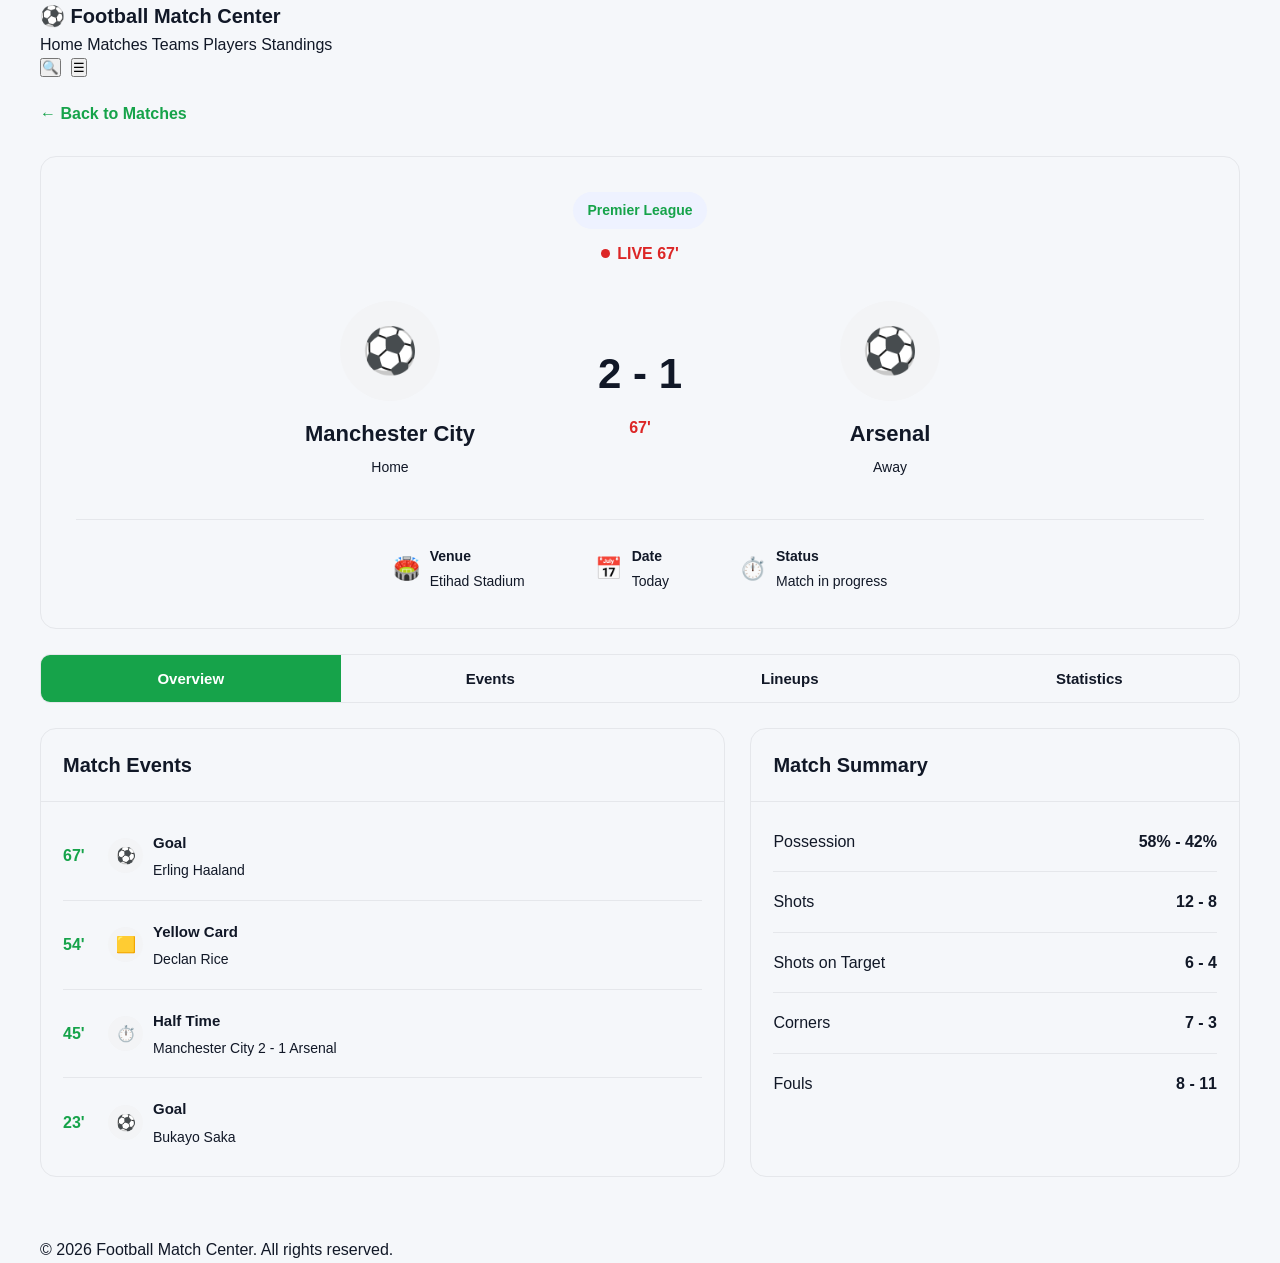
==== frontend/pages/match-details.html @ be89f526 "feat: add match details interface" ====
<!DOCTYPE html>
<html lang="en">
<head>
    <meta charset="UTF-8">
    <meta name="viewport" content="width=device-width, initial-scale=1.0">

    <title>Match Details | Football Match Center</title>

    <link rel="stylesheet" href="../css/variables.css">
    <link rel="stylesheet" href="../css/main.css">
    <link rel="stylesheet" href="../css/responsive.css">
</head>

<body>

    <!-- ================= HEADER ================= -->

    <header class="navbar">

        <div class="container navbar-content">

            <a href="../index.html" class="logo">
                ⚽ Football Match Center
            </a>

            <nav class="nav-links">
                <a href="../index.html">Home</a>
                <a href="../index.html#liveMatches">Matches</a>
                <a href="#">Teams</a>
                <a href="#">Players</a>
                <a href="#">Standings</a>
            </nav>

            <div class="header-actions">
                <button class="icon-button" id="searchButton">
                    🔍
                </button>

                <button class="mobile-menu-button" id="mobileMenuButton">
                    ☰
                </button>
            </div>

        </div>

    </header>


    <!-- ================= MATCH DETAILS ================= -->

    <main>

        <!-- Breadcrumb -->

        <section class="breadcrumb-section">

            <div class="container">

                <a href="../index.html">
                    ← Back to Matches
                </a>

            </div>

        </section>


        <!-- Match Header -->

        <section class="match-details-section">

            <div class="container">

                <div class="match-details-card">

                    <!-- Competition -->

                    <div class="match-competition">
                        <span>Premier League</span>
                    </div>


                    <!-- Status -->

                    <div class="match-status">
                        <span class="live-dot"></span>
                        LIVE 67'
                    </div>


                    <!-- Teams and Score -->

                    <div class="match-teams-large">

                        <!-- Home Team -->

                        <div class="large-team">

                            <div class="large-team-logo">
                                ⚽
                            </div>

                            <h2>Manchester City</h2>

                            <p>Home</p>

                        </div>


                        <!-- Score -->

                        <div class="large-score">

                            <div class="score-number">
                                2 - 1
                            </div>

                            <span>67'</span>

                        </div>


                        <!-- Away Team -->

                        <div class="large-team">

                            <div class="large-team-logo">
                                ⚽
                            </div>

                            <h2>Arsenal</h2>

                            <p>Away</p>

                        </div>

                    </div>


                    <!-- Match Information -->

                    <div class="match-information">

                        <div>
                            <span>🏟️</span>
                            <p>
                                <strong>Venue</strong>
                                Etihad Stadium
                            </p>
                        </div>

                        <div>
                            <span>📅</span>
                            <p>
                                <strong>Date</strong>
                                Today
                            </p>
                        </div>

                        <div>
                            <span>⏱️</span>
                            <p>
                                <strong>Status</strong>
                                Match in progress
                            </p>
                        </div>

                    </div>

                </div>


                <!-- ================= MATCH TABS ================= -->

                <div class="match-tabs">

                    <button class="match-tab active">
                        Overview
                    </button>

                    <button class="match-tab">
                        Events
                    </button>

                    <button class="match-tab">
                        Lineups
                    </button>

                    <button class="match-tab">
                        Statistics
                    </button>

                </div>


                <!-- ================= MATCH CONTENT ================= -->

                <div class="match-content-grid">


                    <!-- Match Events -->

                    <section class="details-panel">

                        <div class="panel-header">

                            <h2>Match Events</h2>

                        </div>


                        <div class="events-timeline">


                            <!-- Goal -->

                            <div class="event-item">

                                <div class="event-minute">
                                    67'
                                </div>

                                <div class="event-icon">
                                    ⚽
                                </div>

                                <div class="event-description">

                                    <strong>Goal</strong>

                                    <p>
                                        Erling Haaland
                                    </p>

                                </div>

                            </div>


                            <!-- Yellow Card -->

                            <div class="event-item">

                                <div class="event-minute">
                                    54'
                                </div>

                                <div class="event-icon">
                                    🟨
                                </div>

                                <div class="event-description">

                                    <strong>Yellow Card</strong>

                                    <p>
                                        Declan Rice
                                    </p>

                                </div>

                            </div>


                            <!-- Half Time -->

                            <div class="event-item">

                                <div class="event-minute">
                                    45'
                                </div>

                                <div class="event-icon">
                                    ⏱️
                                </div>

                                <div class="event-description">

                                    <strong>Half Time</strong>

                                    <p>
                                        Manchester City 2 - 1 Arsenal
                                    </p>

                                </div>

                            </div>


                            <!-- Goal -->

                            <div class="event-item">

                                <div class="event-minute">
                                    23'
                                </div>

                                <div class="event-icon">
                                    ⚽
                                </div>

                                <div class="event-description">

                                    <strong>Goal</strong>

                                    <p>
                                        Bukayo Saka
                                    </p>

                                </div>

                            </div>


                        </div>

                    </section>


                    <!-- Match Summary -->

                    <section class="details-panel">

                        <div class="panel-header">

                            <h2>Match Summary</h2>

                        </div>

                        <div class="summary-list">

                            <div>
                                <span>Possession</span>
                                <strong>58% - 42%</strong>
                            </div>

                            <div>
                                <span>Shots</span>
                                <strong>12 - 8</strong>
                            </div>

                            <div>
                                <span>Shots on Target</span>
                                <strong>6 - 4</strong>
                            </div>

                            <div>
                                <span>Corners</span>
                                <strong>7 - 3</strong>
                            </div>

                            <div>
                                <span>Fouls</span>
                                <strong>8 - 11</strong>
                            </div>

                        </div>

                    </section>

                </div>

            </div>

        </section>

    </main>


    <!-- ================= FOOTER ================= -->

    <footer class="footer">

        <div class="container">

            <p>
                © 2026 Football Match Center. All rights reserved.
            </p>

        </div>

    </footer>


</body>
</html>
---- frontend/css/variables.css ----
:root {

    /* ================= COLORS ================= */

    --primary: #16a34a;
    --primary-dark: #15803d;

    --background: #f5f7fa;
    --surface: #ffffff;

    --text-primary: #111827;
    --text-secondary: #6b7280;

    --border: #e5e7eb;

    --live: #dc2626;
    --success: #16a34a;
    --warning: #f59e0b;


    /* ================= SPACING ================= */

    --space-xs: 4px;
    --space-sm: 8px;
    --space-md: 16px;
    --space-lg: 24px;
    --space-xl: 40px;
    --space-xxl: 64px;


    /* ================= BORDER ================= */

    --radius-sm: 6px;
    --radius-md: 10px;
    --radius-lg: 16px;


    /* ================= SHADOW ================= */

    --shadow-sm:
        0 2px 6px rgba(0, 0, 0, 0.05);

    --shadow-md:
        0 8px 24px rgba(0, 0, 0, 0.08);


    /* ================= CONTAINER ================= */

    --container-width: 1200px;

}
---- frontend/css/main.css ----
/* ==================================================
   RESET
================================================== */

* {
    margin: 0;
    padding: 0;
    box-sizing: border-box;
}


html {
    scroll-behavior: smooth;
}


body {
    font-family:
        Arial,
        Helvetica,
        sans-serif;

    background: var(--background);

    color: var(--text-primary);

    line-height: 1.6;
}


/* ==================================================
   GENERAL
================================================== */

a {
    text-decoration: none;
    color: inherit;
}


button {
    font-family: inherit;
    cursor: pointer;
}


.container {
    width: min(
        100% - 32px,
        var(--container-width)
    );

    margin: 0 auto;
}


/* ==================================================
   HEADER
================================================== */

.site-header {
    background: var(--surface);

    border-bottom:
        1px solid var(--border);

    position: sticky;

    top: 0;

    z-index: 1000;
}


.navbar {
    min-height: 72px;

    display: flex;

    align-items: center;

    justify-content: space-between;

    gap: 24px;
}



/* LOGO */

.logo {
    display: flex;

    align-items: center;

    gap: 10px;

    font-size: 20px;

    font-weight: 700;

    white-space: nowrap;
}


.logo-icon {
    font-size: 26px;
}


/* NAVIGATION */

.main-nav {
    display: flex;

    align-items: center;

    gap: 24px;
}


.nav-link {
    color: var(--text-secondary);

    font-size: 14px;

    font-weight: 600;

    transition: 0.2s ease;
}


.nav-link:hover,
.nav-link.active {
    color: var(--primary);
}


/* HEADER ACTIONS */

.header-actions {
    display: flex;

    align-items: center;

    gap: 10px;
}


.search-button,
.menu-button {
    border: none;

    background: transparent;

    font-size: 20px;

    padding: 8px;
}


.menu-button {
    display: none;
}


/* ==================================================
   HERO
================================================== */

.hero {
    background:
        linear-gradient(
            135deg,
            #111827,
            #1f2937
        );

    color: white;

    padding:
        90px 0;
}


.hero-content {
    display: flex;

    align-items: center;
}


.hero-text {
    max-width: 650px;
}


.hero-label,
.section-label {
    display: inline-block;

    color: var(--primary);

    font-size: 12px;

    font-weight: 700;

    letter-spacing: 1px;

    margin-bottom: 10px;
}


.hero h1 {
    font-size: clamp(40px, 6vw, 64px);

    line-height: 1.1;

    margin-bottom: 20px;
}


.hero p {
    color: #d1d5db;

    font-size: 18px;

    max-width: 580px;

    margin-bottom: 30px;
}


.hero-buttons {
    display: flex;

    gap: 12px;

    flex-wrap: wrap;
}


/* ==================================================
   BUTTONS
================================================== */

.btn {
    display: inline-flex;

    align-items: center;

    justify-content: center;

    padding:
        12px 20px;

    border-radius:
        var(--radius-md);

    font-size: 14px;

    font-weight: 700;

    transition:
        transform 0.2s ease,
        background 0.2s ease;
}


.btn:hover {
    transform: translateY(-2px);
}


.btn-primary {
    background: var(--primary);

    color: white;
}


.btn-primary:hover {
    background: var(--primary-dark);
}


.btn-secondary {
    background: white;

    color: var(--text-primary);
}


/* ==================================================
   SECTIONS
================================================== */

.section {
    padding:
        var(--space-xxl) 0;
}


.section-alt {
    background: #eef2f7;
}


.section-header {
    display: flex;

    justify-content: space-between;

    align-items: flex-end;

    margin-bottom: 24px;
}


.section-header h2 {
    font-size: 28px;

    line-height: 1.2;
}


.view-all {
    color: var(--primary);

    font-size: 14px;

    font-weight: 700;
}


/* ==================================================
   MATCH GRID
================================================== */

.match-grid {
    display: grid;

    grid-template-columns:
        repeat(3, 1fr);

    gap: 20px;
}


/* MATCH CARD */

.match-card {
    background: var(--surface);

    border:
        1px solid var(--border);

    border-radius:
        var(--radius-lg);

    padding: 22px;

    box-shadow:
        var(--shadow-sm);

    transition:
        transform 0.2s ease,
        box-shadow 0.2s ease;
}


.match-card:hover {
    transform: translateY(-4px);

    box-shadow:
        var(--shadow-md);
}


.match-header {
    display: flex;

    align-items: center;

    justify-content: space-between;

    margin-bottom: 20px;
}


.competition {
    color: var(--text-secondary);

    font-size: 12px;

    font-weight: 600;
}


.live-badge {
    background: #fee2e2;

    color: var(--live);

    padding:
        4px 8px;

    border-radius: 20px;

    font-size: 11px;

    font-weight: 700;
}


.match-teams {
    display: grid;

    grid-template-columns:
        1fr auto 1fr;

    align-items: center;

    gap: 15px;

    text-align: center;
}


.team {
    display: flex;

    flex-direction: column;

    align-items: center;

    gap: 8px;
}


.team-logo {
    width: 54px;

    height: 54px;

    border-radius: 50%;

    background: #f3f4f6;

    display: flex;

    align-items: center;

    justify-content: center;

    font-size: 28px;
}


.team-name {
    font-size: 13px;

    font-weight: 700;
}


.score {
    font-size: 28px;

    font-weight: 800;
}


.match-time {
    color: var(--text-secondary);

    font-size: 12px;
}


.match-footer {
    border-top:
        1px solid var(--border);

    margin-top: 20px;

    padding-top: 15px;

    color: var(--text-secondary);

    font-size: 12px;

    text-align: center;
}


/* ==================================================
   STANDINGS
================================================== */

.table-container {
    background: var(--surface);

    border:
        1px solid var(--border);

    border-radius:
        var(--radius-lg);

    overflow-x: auto;

    box-shadow:
        var(--shadow-sm);
}


.standings-table {
    width: 100%;

    border-collapse: collapse;

    min-width: 650px;
}


.standings-table th,
.standings-table td {
    padding:
        15px 18px;

    text-align: center;

    border-bottom:
        1px solid var(--border);

    font-size: 14px;
}


.standings-table th {
    background: #f9fafb;

    color: var(--text-secondary);

    font-size: 11px;

    letter-spacing: 0.5px;
}


.standings-table td:nth-child(2) {
    text-align: left;

    font-weight: 700;
}


.standings-table tr:last-child td {
    border-bottom: none;
}


/* ==================================================
   PLAYERS
================================================== */

.player-grid {
    display: grid;

    grid-template-columns:
        repeat(4, 1fr);

    gap: 20px;
}


.player-card {
    background: var(--surface);

    border:
        1px solid var(--border);

    border-radius:
        var(--radius-lg);

    padding: 20px;

    text-align: center;

    box-shadow:
        var(--shadow-sm);
}


.player-photo {
    width: 90px;

    height: 90px;

    border-radius: 50%;

    margin: 0 auto 15px;

    background: #e5e7eb;

    display: flex;

    align-items: center;

    justify-content: center;

    font-size: 40px;
}


.player-name {
    font-weight: 700;

    margin-bottom: 4px;
}


.player-position {
    color: var(--text-secondary);

    font-size: 12px;

    margin-bottom: 15px;
}


.player-stats {
    display: flex;

    justify-content: space-around;

    border-top:
        1px solid var(--border);

    padding-top: 12px;
}


.player-stat strong {
    display: block;

    font-size: 18px;
}


.player-stat span {
    color: var(--text-secondary);

    font-size: 10px;
}


/* ==================================================
   FOOTER
================================================== */

.site-footer {
    background: #111827;

    color: white;

    padding-top: 50px;
}


.footer-content {
    display: flex;

    justify-content: space-between;

    gap: 40px;

    padding-bottom: 40px;
}


.footer-logo {
    margin-bottom: 12px;
}


.footer-content p {
    color: #9ca3af;

    max-width: 400px;
}


.footer-links {
    display: flex;

    gap: 20px;

    color: #d1d5db;

    font-size: 14px;
}


.copyright {
    border-top:
        1px solid #374151;

    padding:
        20px 0;

    color: #9ca3af;

    font-size: 12px;
}
.team-logo {
    width: 54px;
    height: 54px;
    border-radius: 50%;
    background: #f3f4f6;

    display: flex;
    align-items: center;
    justify-content: center;

    overflow: hidden;
}

.team-logo-image {
    width: 80%;
    height: 80%;
    object-fit: contain;
}

.team-logo-fallback {
    width: 100%;
    height: 100%;

    align-items: center;
    justify-content: center;

    font-size: 24px;
}
.match-card-clickable {
    cursor: pointer;
}

.match-card-clickable:hover {
    transform: translateY(-5px);
}

.search-box {
    display: none;
}

.search-box.active {
    display: block;
}

.search-box input {
    width: 220px;

    padding: 10px 12px;

    border:
        1px solid var(--border);

    border-radius:
        var(--radius-md);

    outline: none;
}

.search-box input:focus {
    border-color:
        var(--primary);
}


/* =========================================
   MATCH DETAILS PAGE
========================================= */

.breadcrumb-section {
    padding: 24px 0 10px;
}

.breadcrumb-section a {
    color: var(--primary);
    font-weight: 600;
    text-decoration: none;
}

.match-details-section {
    padding: 20px 0 60px;
}


/* =========================================
   MATCH DETAILS CARD
========================================= */

.match-details-card {
    background: var(--white);
    border: 1px solid var(--border);
    border-radius: var(--radius-lg);
    padding: 35px;
    box-shadow: var(--shadow);
    text-align: center;
}

.match-competition {
    margin-bottom: 12px;
}

.match-competition span {
    display: inline-block;
    background: #eef2ff;
    color: var(--primary);
    padding: 7px 14px;
    border-radius: 20px;
    font-size: 14px;
    font-weight: 600;
}

.match-status {
    display: flex;
    justify-content: center;
    align-items: center;
    gap: 7px;
    color: #dc2626;
    font-weight: 700;
    margin-bottom: 35px;
}

.live-dot {
    width: 9px;
    height: 9px;
    background: #dc2626;
    border-radius: 50%;
    display: inline-block;
}


/* =========================================
   TEAMS + SCORE
========================================= */

.match-teams-large {
    display: flex;
    align-items: center;
    justify-content: center;
    gap: 80px;
}

.large-team {
    width: 200px;
}

.large-team-logo {
    width: 100px;
    height: 100px;
    margin: 0 auto 15px;

    border-radius: 50%;
    background: #f3f4f6;

    display: flex;
    align-items: center;
    justify-content: center;

    font-size: 45px;
}

.large-team h2 {
    font-size: 22px;
    margin-bottom: 5px;
}

.large-team p {
    color: var(--text-muted);
    font-size: 14px;
}

.large-score {
    min-width: 140px;
}

.score-number {
    font-size: 42px;
    font-weight: 800;
    margin-bottom: 8px;
}

.large-score span {
    color: #dc2626;
    font-weight: 700;
}


/* =========================================
   MATCH INFORMATION
========================================= */

.match-information {
    margin-top: 40px;
    padding-top: 25px;
    border-top: 1px solid var(--border);

    display: flex;
    justify-content: center;
    gap: 70px;
}

.match-information > div {
    display: flex;
    align-items: center;
    gap: 10px;
}

.match-information > div > span {
    font-size: 22px;
}

.match-information p {
    text-align: left;
    margin: 0;
    color: var(--text-muted);
    font-size: 14px;
}

.match-information strong {
    display: block;
    color: var(--text);
    margin-bottom: 3px;
}


/* =========================================
   MATCH TABS
========================================= */

.match-tabs {
    margin-top: 25px;

    display: flex;
    justify-content: center;

    background: var(--white);
    border: 1px solid var(--border);
    border-radius: var(--radius-md);

    overflow: hidden;
}

.match-tab {
    flex: 1;
    padding: 15px 20px;

    border: none;
    background: transparent;

    font-size: 15px;
    font-weight: 600;

    color: var(--text-muted);
    cursor: pointer;
}

.match-tab:hover {
    background: #f8fafc;
    color: var(--primary);
}

.match-tab.active {
    background: var(--primary);
    color: white;
}


/* =========================================
   CONTENT GRID
========================================= */

.match-content-grid {
    margin-top: 25px;

    display: grid;
    grid-template-columns: 1.4fr 1fr;
    gap: 25px;
}

.details-panel {
    background: var(--white);
    border: 1px solid var(--border);
    border-radius: var(--radius-lg);
    overflow: hidden;
}

.panel-header {
    padding: 20px 22px;
    border-bottom: 1px solid var(--border);
}

.panel-header h2 {
    font-size: 20px;
}


/* =========================================
   EVENTS TIMELINE
========================================= */

.events-timeline {
    padding: 10px 22px;
}

.event-item {
    display: grid;
    grid-template-columns: 45px 45px 1fr;
    align-items: center;

    padding: 18px 0;

    border-bottom: 1px solid var(--border);
}

.event-item:last-child {
    border-bottom: none;
}

.event-minute {
    font-weight: 700;
    color: var(--primary);
}

.event-icon {
    width: 35px;
    height: 35px;

    border-radius: 50%;
    background: #f3f4f6;

    display: flex;
    align-items: center;
    justify-content: center;
}

.event-description strong {
    font-size: 15px;
}

.event-description p {
    margin-top: 4px;
    color: var(--text-muted);
    font-size: 14px;
}


/* =========================================
   MATCH SUMMARY
========================================= */

.summary-list {
    padding: 10px 22px;
}

.summary-list > div {
    display: flex;
    justify-content: space-between;

    padding: 17px 0;

    border-bottom: 1px solid var(--border);
}

.summary-list > div:last-child {
    border-bottom: none;
}

.summary-list span {
    color: var(--text-muted);
}

.summary-list strong {
    color: var(--text);
}
---- frontend/css/responsive.css ----
/* ==================================================
   TABLET
================================================== */

@media (max-width: 900px) {

    .main-nav {
        display: none;
    }

    .menu-button {
        display: block;
    }

    .match-grid {
        grid-template-columns:
            repeat(2, 1fr);
    }

    .player-grid {
        grid-template-columns:
            repeat(2, 1fr);
    }

}


/* ==================================================
   MOBILE
================================================== */

@media (max-width: 600px) {

    .container {
        width: min(
            100% - 24px,
            var(--container-width)
        );
    }


    .navbar {
        min-height: 64px;
    }


    .logo {
        font-size: 16px;
    }


    .logo-icon {
        font-size: 22px;
    }


    .hero {
        padding: 60px 0;
    }


    .hero h1 {
        font-size: 40px;
    }


    .hero p {
        font-size: 16px;
    }


    .section {
        padding: 45px 0;
    }


    .section-header {
        align-items: flex-start;

        gap: 15px;
    }


    .section-header h2 {
        font-size: 23px;
    }


    .match-grid {
        grid-template-columns: 1fr;
    }


    .player-grid {
        grid-template-columns: 1fr;
    }


    .footer-content {
        flex-direction: column;
    }


    .footer-links {
        flex-wrap: wrap;
    }

}
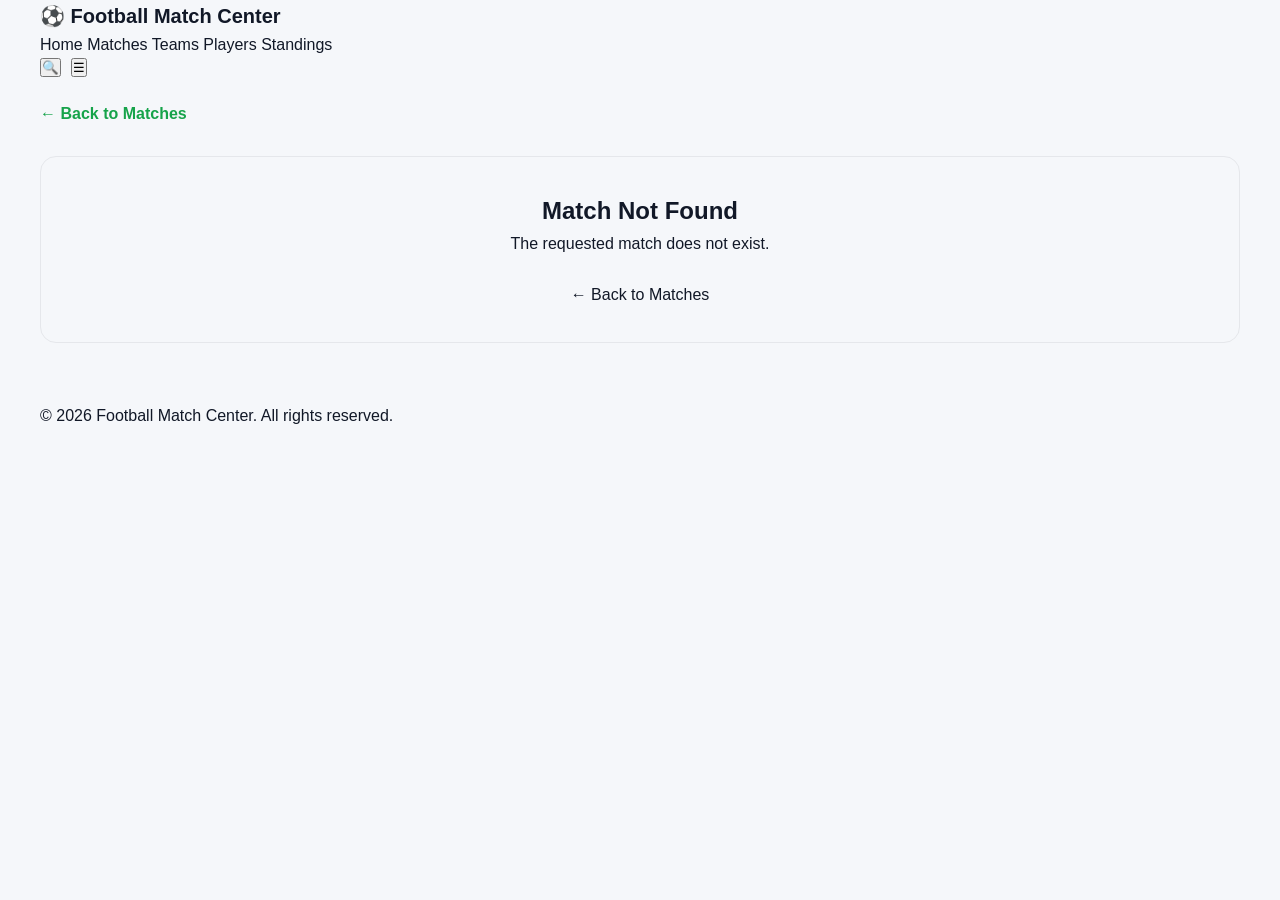
==== commit 64651d7d: "feat: make match details dynamic" ====
--- a/frontend/pages/match-details.html
+++ b/frontend/pages/match-details.html
@@ -381,6 +381,6 @@
 
     </footer>
 
-
+<script src="../js/match-details.js"></script>
 </body>
 </html>
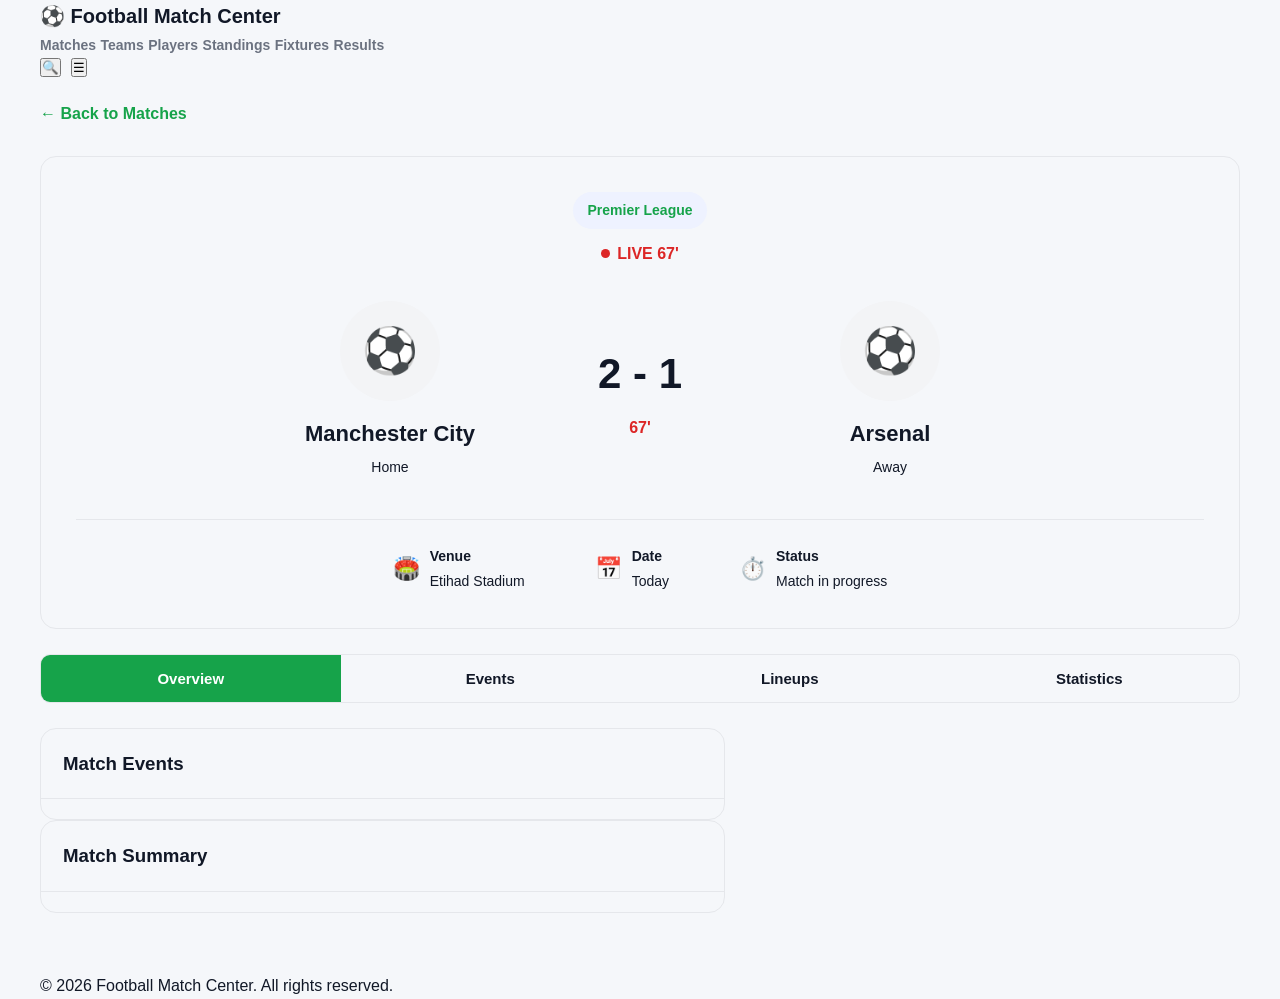
==== commit abd55598: "fix: update match details navigation" ====
--- a/frontend/pages/match-details.html
+++ b/frontend/pages/match-details.html
@@ -23,13 +23,12 @@
                 ⚽ Football Match Center
             </a>
 
-            <nav class="nav-links">
-                <a href="../index.html">Home</a>
-                <a href="../index.html#liveMatches">Matches</a>
-                <a href="#">Teams</a>
-                <a href="#">Players</a>
-                <a href="#">Standings</a>
-            </nav>
+            <a href="matches.html" class="nav-link">Matches</a>
+<a href="teams.html" class="nav-link">Teams</a>
+<a href="players.html" class="nav-link">Players</a>
+<a href="standings.html" class="nav-link">Standings</a>
+<a href="fixtures.html" class="nav-link">Fixtures</a>
+<a href="results.html" class="nav-link">Results</a>
 
             <div class="header-actions">
                 <button class="icon-button" id="searchButton">
@@ -56,9 +55,7 @@
 
             <div class="container">
 
-                <a href="../index.html">
-                    ← Back to Matches
-                </a>
+                <a href="matches.html">← Back to Matches</a>
 
             </div>
 
@@ -195,172 +192,99 @@
 
                 <!-- ================= MATCH CONTENT ================= -->
 
-                <div class="match-content-grid">
-
-
-                    <!-- Match Events -->
-
-                    <section class="details-panel">
-
-                        <div class="panel-header">
-
-                            <h2>Match Events</h2>
-
-                        </div>
-
-
-                        <div class="events-timeline">
-
-
-                            <!-- Goal -->
-
-                            <div class="event-item">
-
-                                <div class="event-minute">
-                                    67'
-                                </div>
-
-                                <div class="event-icon">
-                                    ⚽
-                                </div>
-
-                                <div class="event-description">
-
-                                    <strong>Goal</strong>
-
-                                    <p>
-                                        Erling Haaland
-                                    </p>
-
-                                </div>
-
-                            </div>
-
-
-                            <!-- Yellow Card -->
-
-                            <div class="event-item">
-
-                                <div class="event-minute">
-                                    54'
-                                </div>
-
-                                <div class="event-icon">
-                                    🟨
-                                </div>
-
-                                <div class="event-description">
-
-                                    <strong>Yellow Card</strong>
-
-                                    <p>
-                                        Declan Rice
-                                    </p>
-
-                                </div>
-
-                            </div>
-
-
-                            <!-- Half Time -->
-
-                            <div class="event-item">
-
-                                <div class="event-minute">
-                                    45'
-                                </div>
-
-                                <div class="event-icon">
-                                    ⏱️
-                                </div>
-
-                                <div class="event-description">
-
-                                    <strong>Half Time</strong>
-
-                                    <p>
-                                        Manchester City 2 - 1 Arsenal
-                                    </p>
-
-                                </div>
-
-                            </div>
-
-
-                            <!-- Goal -->
-
-                            <div class="event-item">
-
-                                <div class="event-minute">
-                                    23'
-                                </div>
-
-                                <div class="event-icon">
-                                    ⚽
-                                </div>
-
-                                <div class="event-description">
-
-                                    <strong>Goal</strong>
-
-                                    <p>
-                                        Bukayo Saka
-                                    </p>
-
-                                </div>
-
-                            </div>
-
-
-                        </div>
-
-                    </section>
-
-
-                    <!-- Match Summary -->
-
-                    <section class="details-panel">
-
-                        <div class="panel-header">
-
-                            <h2>Match Summary</h2>
-
-                        </div>
-
-                        <div class="summary-list">
-
-                            <div>
-                                <span>Possession</span>
-                                <strong>58% - 42%</strong>
-                            </div>
-
-                            <div>
-                                <span>Shots</span>
-                                <strong>12 - 8</strong>
-                            </div>
-
-                            <div>
-                                <span>Shots on Target</span>
-                                <strong>6 - 4</strong>
-                            </div>
-
-                            <div>
-                                <span>Corners</span>
-                                <strong>7 - 3</strong>
-                            </div>
-
-                            <div>
-                                <span>Fouls</span>
-                                <strong>8 - 11</strong>
-                            </div>
-
-                        </div>
-
-                    </section>
-
+               <div class="match-content-grid">
+
+    <!-- OVERVIEW -->
+    <div class="tab-content active" id="overviewContent">
+
+        <div class="details-panel">
+            <div class="panel-header">
+                <h3>Match Events</h3>
+            </div>
+
+            <div class="events-timeline">
+                <!-- Events will be added by JavaScript -->
+            </div>
+        </div>
+
+        <div class="details-panel">
+            <div class="panel-header">
+                <h3>Match Summary</h3>
+            </div>
+
+            <div class="summary-list">
+                <!-- Summary will be added by JavaScript -->
+            </div>
+        </div>
+
+    </div>
+
+
+    <!-- EVENTS -->
+    <div class="tab-content" id="eventsContent">
+
+        <div class="details-panel">
+            <div class="panel-header">
+                <h3>Match Events</h3>
+            </div>
+
+            <div class="events-timeline events-timeline-full">
+                <!-- Events will be added by JavaScript -->
+            </div>
+        </div>
+
+    </div>
+
+
+    <!-- LINEUPS -->
+    <div class="tab-content" id="lineupsContent">
+
+        <div class="details-panel">
+            <div class="panel-header">
+                <h3>Starting Lineups</h3>
+            </div>
+
+            <div class="lineups-container">
+
+                <div class="lineup-team">
+                    <h4 id="homeLineupTitle">Home Team</h4>
+
+                    <div id="homePlayers">
+                        <!-- Players will be added by JavaScript -->
+                    </div>
                 </div>
 
-            </div>
+
+                <div class="lineup-team">
+                    <h4 id="awayLineupTitle">Away Team</h4>
+
+                    <div id="awayPlayers">
+                        <!-- Players will be added by JavaScript -->
+                    </div>
+                </div>
+
+            </div>
+        </div>
+
+    </div>
+
+
+    <!-- STATISTICS -->
+    <div class="tab-content" id="statisticsContent">
+
+        <div class="details-panel">
+            <div class="panel-header">
+                <h3>Match Statistics</h3>
+            </div>
+
+            <div class="summary-list statistics-list">
+                <!-- Statistics will be added by JavaScript -->
+            </div>
+        </div>
+
+    </div>
+
+</div>
 
         </section>
 
--- a/frontend/css/main.css
+++ b/frontend/css/main.css
@@ -1084,4 +1084,1667 @@
 
 .summary-list strong {
     color: var(--text);
-}+}
+
+/* =========================================
+   MATCH TAB CONTENT
+========================================= */
+
+.tab-content {
+    display: none;
+}
+
+.tab-content.active {
+    display: block;
+}
+
+
+/* =========================================
+   LINEUPS
+========================================= */
+
+.lineups-container {
+    display: grid;
+    grid-template-columns: 1fr 1fr;
+    gap: 30px;
+}
+
+.lineup-team h4 {
+    margin-bottom: 15px;
+    font-size: 18px;
+}
+
+.lineup-player {
+    padding: 12px 15px;
+    margin-bottom: 8px;
+    background: var(--white);
+    border: 1px solid var(--border);
+    border-radius: var(--radius-md);
+}
+
+.lineup-player span {
+    color: var(--text-muted);
+    font-size: 14px;
+}
+
+/* =========================================
+   PROFESSIONAL LINEUPS
+========================================= */
+
+.lineups-container {
+    display: grid;
+    grid-template-columns: 1fr 1fr;
+    gap: 30px;
+}
+
+.lineup-team {
+    background: var(--white);
+}
+
+.lineup-team h4 {
+    font-size: 18px;
+    margin-bottom: 16px;
+    padding-bottom: 12px;
+    border-bottom: 2px solid var(--border);
+}
+
+.lineup-player {
+    display: flex;
+    align-items: center;
+    gap: 14px;
+
+    padding: 12px 15px;
+    margin-bottom: 8px;
+
+    background: #f8fafc;
+    border: 1px solid var(--border);
+    border-radius: var(--radius-md);
+
+    transition: transform 0.2s ease,
+                box-shadow 0.2s ease;
+}
+
+.lineup-player:hover {
+    transform: translateX(4px);
+    box-shadow: var(--shadow);
+}
+
+.lineup-player strong {
+    width: 32px;
+    height: 32px;
+
+    display: flex;
+    align-items: center;
+    justify-content: center;
+
+    border-radius: 50%;
+
+    background: var(--primary);
+    color: var(--white);
+
+    font-size: 13px;
+}
+
+.lineup-player {
+    font-size: 14px;
+}
+
+
+/* =========================================
+   STATISTICS
+========================================= */
+
+.statistics-list > div {
+    display: flex;
+    justify-content: space-between;
+    padding: 15px 0;
+    border-bottom: 1px solid var(--border);
+}
+
+.statistics-list > div:last-child {
+    border-bottom: none;
+}
+
+
+/* =========================================
+   TEAMS PAGE
+========================================= */
+
+.page-header {
+    padding: 50px 0 30px;
+    background: var(--white);
+    border-bottom: 1px solid var(--border);
+}
+
+.page-header h1 {
+    margin-bottom: 8px;
+}
+
+.page-header p {
+    color: var(--text-muted);
+}
+
+
+.teams-section {
+    padding: 50px 0;
+}
+
+
+.teams-grid {
+    display: grid;
+
+    grid-template-columns:
+        repeat(4, 1fr);
+
+    gap: 20px;
+}
+
+
+.team-card {
+    background: var(--white);
+
+    border: 1px solid var(--border);
+
+    border-radius: var(--radius-lg);
+
+    padding: 25px;
+
+    text-align: center;
+
+    transition:
+        transform 0.2s ease,
+        box-shadow 0.2s ease;
+}
+
+
+.team-card:hover {
+    transform: translateY(-5px);
+
+    box-shadow: var(--shadow);
+}
+
+
+.team-logo {
+    width: 75px;
+    height: 75px;
+
+    margin: 0 auto 18px;
+
+    display: flex;
+
+    align-items: center;
+    justify-content: center;
+
+    border-radius: 50%;
+
+    background: var(--primary);
+
+    color: var(--white);
+
+    font-weight: 700;
+
+    font-size: 18px;
+}
+
+
+.team-info h3 {
+    margin-bottom: 8px;
+
+    font-size: 17px;
+}
+
+
+.team-info p {
+    margin-bottom: 5px;
+
+    color: var(--text-muted);
+
+    font-size: 14px;
+}
+
+
+.team-info span {
+    color: var(--text-muted);
+
+    font-size: 13px;
+}
+
+
+/* =========================================
+   TEAM DETAILS PAGE
+========================================= */
+
+.team-details-section {
+    padding: 40px 0 60px;
+}
+
+
+/* =========================================
+   TEAM HEADER
+========================================= */
+
+.team-details-card {
+    display: flex;
+    align-items: center;
+    gap: 25px;
+    background: var(--white);
+    border: 1px solid var(--border);
+    border-radius: var(--radius-lg);
+    padding: 30px;
+    margin-bottom: 30px;
+}
+
+.team-details-logo {
+    width: 110px;
+    height: 110px;
+
+    display: flex;
+    align-items: center;
+    justify-content: center;
+
+    border-radius: 50%;
+
+    background: var(--primary);
+    color: var(--white);
+
+    font-size: 26px;
+    font-weight: 700;
+
+    flex-shrink: 0;
+}
+
+.team-details-league {
+    display: inline-block;
+
+    margin-bottom: 8px;
+
+    color: var(--primary);
+
+    font-size: 14px;
+    font-weight: 600;
+}
+
+.team-details-info h1 {
+    margin-bottom: 6px;
+    font-size: 32px;
+}
+
+.team-details-info p {
+    color: var(--text-muted);
+}
+
+
+/* =========================================
+   TEAM TABS
+========================================= */
+
+.team-tabs {
+    display: flex;
+    gap: 5px;
+
+    margin-bottom: 25px;
+
+    border-bottom: 1px solid var(--border);
+}
+
+.team-tab {
+    padding: 14px 20px;
+
+    border: none;
+    background: transparent;
+
+    color: var(--text-muted);
+
+    font-size: 14px;
+    font-weight: 600;
+
+    cursor: pointer;
+
+    border-bottom: 2px solid transparent;
+
+    transition:
+        color 0.2s ease,
+        border-color 0.2s ease;
+}
+
+.team-tab:hover {
+    color: var(--primary);
+}
+
+.team-tab.active {
+    color: var(--primary);
+    border-bottom-color: var(--primary);
+}
+
+
+/* =========================================
+   TAB CONTENT
+========================================= */
+
+.team-tab-content {
+    display: none;
+}
+
+.team-tab-content.active {
+    display: block;
+}
+
+
+/* =========================================
+   TEAM CONTENT GRID
+========================================= */
+
+.team-content-grid {
+    display: grid;
+
+    grid-template-columns:
+        1fr 1fr;
+
+    gap: 25px;
+}
+
+
+/* =========================================
+   TEAM INFORMATION
+========================================= */
+
+.team-info-list {
+    display: flex;
+    flex-direction: column;
+}
+
+.team-info-list > div {
+    display: flex;
+    align-items: center;
+    justify-content: space-between;
+
+    padding: 15px 0;
+
+    border-bottom: 1px solid var(--border);
+}
+
+.team-info-list > div:last-child {
+    border-bottom: none;
+}
+
+.team-info-list span {
+    color: var(--text-muted);
+    font-size: 14px;
+}
+
+.team-info-list strong {
+    font-size: 14px;
+}
+
+
+/* =========================================
+   TEAM FORM
+========================================= */
+
+.team-form {
+    display: flex;
+    gap: 12px;
+
+    padding: 20px 0;
+}
+
+.team-form span {
+    width: 40px;
+    height: 40px;
+
+    display: flex;
+    align-items: center;
+    justify-content: center;
+
+    border-radius: 50%;
+
+    background: var(--primary);
+    color: var(--white);
+
+    font-size: 14px;
+    font-weight: 700;
+}
+
+
+/* =========================================
+   SQUAD
+========================================= */
+
+.squad-grid {
+    display: grid;
+
+    grid-template-columns:
+        repeat(3, 1fr);
+
+    gap: 15px;
+}
+
+.squad-player {
+    display: flex;
+    align-items: center;
+
+    gap: 12px;
+
+    padding: 15px;
+
+    background: #f8fafc;
+
+    border: 1px solid var(--border);
+    border-radius: var(--radius-md);
+
+    transition:
+        transform 0.2s ease,
+        box-shadow 0.2s ease;
+}
+
+.squad-player:hover {
+    transform: translateY(-3px);
+    box-shadow: var(--shadow);
+}
+
+.squad-number {
+    width: 38px;
+    height: 38px;
+
+    display: flex;
+    align-items: center;
+    justify-content: center;
+
+    border-radius: 50%;
+
+    background: var(--primary);
+    color: var(--white);
+
+    font-size: 13px;
+    font-weight: 700;
+
+    flex-shrink: 0;
+}
+
+.squad-player-info h4 {
+    margin-bottom: 4px;
+    font-size: 14px;
+}
+
+.squad-player-info p {
+    color: var(--text-muted);
+    font-size: 12px;
+}
+
+
+/* =========================================
+   TEAM MATCH
+========================================= */
+
+.team-match {
+    display: flex;
+    align-items: center;
+    justify-content: space-between;
+
+    padding: 18px;
+
+    margin-bottom: 12px;
+
+    background: #f8fafc;
+
+    border: 1px solid var(--border);
+    border-radius: var(--radius-md);
+}
+
+.team-match-info {
+    display: flex;
+    flex-direction: column;
+    gap: 5px;
+}
+
+.team-match-info strong {
+    font-size: 14px;
+}
+
+.team-match-info span {
+    color: var(--text-muted);
+    font-size: 12px;
+}
+
+.team-match-score {
+    font-size: 18px;
+    font-weight: 700;
+}
+
+
+/* =========================================
+   PLAYERS PAGE
+========================================= */
+
+.players-section {
+    padding: 50px 0;
+}
+
+
+/* =========================================
+   PLAYER FILTERS
+========================================= */
+
+.players-filters {
+    display: flex;
+    gap: 15px;
+    margin-bottom: 30px;
+}
+
+.players-filters select {
+    min-width: 190px;
+
+    padding: 11px 14px;
+
+    border: 1px solid var(--border);
+    border-radius: var(--radius-md);
+
+    background: var(--white);
+    color: var(--text);
+
+    font-size: 14px;
+
+    outline: none;
+
+    cursor: pointer;
+}
+
+.players-filters select:focus {
+    border-color: var(--primary);
+}
+
+
+/* =========================================
+   PLAYERS GRID
+========================================= */
+
+.players-grid {
+    display: grid;
+
+    grid-template-columns:
+        repeat(4, 1fr);
+
+    gap: 20px;
+}
+
+
+/* =========================================
+   PLAYER CARD
+========================================= */
+
+.player-card {
+    background: var(--white);
+
+    border: 1px solid var(--border);
+    border-radius: var(--radius-lg);
+
+    padding: 25px;
+
+    text-align: center;
+
+    cursor: pointer;
+
+    transition:
+        transform 0.2s ease,
+        box-shadow 0.2s ease;
+}
+
+.player-card:hover {
+    transform: translateY(-5px);
+    box-shadow: var(--shadow);
+}
+
+
+/* =========================================
+   PLAYER AVATAR
+========================================= */
+
+.player-avatar {
+    width: 80px;
+    height: 80px;
+
+    margin: 0 auto 18px;
+
+    display: flex;
+    align-items: center;
+    justify-content: center;
+
+    border-radius: 50%;
+
+    background: var(--primary);
+    color: var(--white);
+
+    font-size: 20px;
+    font-weight: 700;
+}
+
+
+/* =========================================
+   PLAYER INFO
+========================================= */
+
+.player-info h3 {
+    margin-bottom: 8px;
+
+    font-size: 17px;
+}
+
+.player-info p {
+    margin-bottom: 5px;
+
+    color: var(--text-muted);
+
+    font-size: 14px;
+}
+
+.player-info span {
+    color: var(--text-muted);
+
+    font-size: 13px;
+}
+
+/* =========================================
+   PLAYER DETAILS PAGE
+========================================= */
+
+.player-details-section {
+    padding: 40px 0 60px;
+}
+
+
+/* =========================================
+   PLAYER HEADER
+========================================= */
+
+.player-details-card {
+    display: flex;
+    align-items: center;
+    gap: 25px;
+
+    background: var(--white);
+
+    border: 1px solid var(--border);
+    border-radius: var(--radius-lg);
+
+    padding: 30px;
+
+    margin-bottom: 30px;
+}
+
+
+.player-details-avatar {
+    width: 120px;
+    height: 120px;
+
+    display: flex;
+    align-items: center;
+    justify-content: center;
+
+    border-radius: 50%;
+
+    background: var(--primary);
+    color: var(--white);
+
+    font-size: 30px;
+    font-weight: 700;
+
+    flex-shrink: 0;
+}
+
+
+.player-details-position {
+    display: inline-block;
+
+    margin-bottom: 8px;
+
+    color: var(--primary);
+
+    font-size: 14px;
+    font-weight: 600;
+}
+
+
+.player-details-info h1 {
+    margin-bottom: 8px;
+
+    font-size: 32px;
+}
+
+
+.player-details-info p {
+    margin-bottom: 5px;
+
+    color: var(--text-muted);
+
+    font-size: 14px;
+}
+
+
+/* =========================================
+   PLAYER TABS
+========================================= */
+
+.player-tabs {
+    display: flex;
+
+    gap: 5px;
+
+    margin-bottom: 25px;
+
+    border-bottom: 1px solid var(--border);
+}
+
+
+.player-tab {
+    padding: 14px 20px;
+
+    border: none;
+
+    background: transparent;
+
+    color: var(--text-muted);
+
+    font-size: 14px;
+    font-weight: 600;
+
+    cursor: pointer;
+
+    border-bottom: 2px solid transparent;
+
+    transition:
+        color 0.2s ease,
+        border-color 0.2s ease;
+}
+
+
+.player-tab:hover {
+    color: var(--primary);
+}
+
+
+.player-tab.active {
+    color: var(--primary);
+
+    border-bottom-color: var(--primary);
+}
+
+
+.player-tab-content {
+    display: none;
+}
+
+
+.player-tab-content.active {
+    display: block;
+}
+
+
+/* =========================================
+   PLAYER CONTENT GRID
+========================================= */
+
+.player-content-grid {
+    display: grid;
+
+    grid-template-columns: 1fr 1fr;
+
+    gap: 25px;
+}
+
+
+/* =========================================
+   PLAYER INFORMATION
+========================================= */
+
+.player-info-list {
+    display: flex;
+
+    flex-direction: column;
+}
+
+
+.player-info-list > div {
+    display: flex;
+
+    align-items: center;
+    justify-content: space-between;
+
+    padding: 15px 0;
+
+    border-bottom: 1px solid var(--border);
+}
+
+
+.player-info-list > div:last-child {
+    border-bottom: none;
+}
+
+
+.player-info-list span {
+    color: var(--text-muted);
+
+    font-size: 14px;
+}
+
+
+.player-info-list strong {
+    font-size: 14px;
+
+    text-align: right;
+}
+
+
+/* =========================================
+   PLAYER STAT CARDS
+========================================= */
+
+.player-stats-grid {
+    display: grid;
+
+    grid-template-columns: 1fr 1fr;
+
+    gap: 15px;
+}
+
+
+.player-stat-card {
+    padding: 20px;
+
+    background: #f8fafc;
+
+    border: 1px solid var(--border);
+
+    border-radius: var(--radius-md);
+
+    text-align: center;
+}
+
+
+.player-stat-card strong {
+    display: block;
+
+    margin-bottom: 7px;
+
+    color: var(--primary);
+
+    font-size: 24px;
+}
+
+
+.player-stat-card span {
+    color: var(--text-muted);
+
+    font-size: 13px;
+}
+
+
+/* =========================================
+   PLAYER MATCHES
+========================================= */
+
+.player-match {
+    display: flex;
+
+    align-items: center;
+    justify-content: space-between;
+
+    padding: 18px;
+
+    margin-bottom: 12px;
+
+    background: #f8fafc;
+
+    border: 1px solid var(--border);
+
+    border-radius: var(--radius-md);
+}
+
+
+.player-match:last-child {
+    margin-bottom: 0;
+}
+
+
+.player-match-info {
+    display: flex;
+
+    flex-direction: column;
+
+    gap: 5px;
+}
+
+
+.player-match-info strong {
+    font-size: 14px;
+}
+
+
+.player-match-info span {
+    color: var(--text);
+
+    font-size: 13px;
+}
+
+
+.player-match-info small {
+    color: var(--text-muted);
+
+    font-size: 12px;
+}
+
+
+.player-match-score {
+    display: flex;
+
+    flex-direction: column;
+
+    align-items: flex-end;
+
+    gap: 5px;
+}
+
+
+.player-match-score strong {
+    font-size: 18px;
+}
+
+
+.player-match-score span {
+    color: var(--primary);
+
+    font-size: 12px;
+    font-weight: 700;
+}
+
+
+/* =========================================
+   PLAYER STATISTICS
+========================================= */
+
+.player-statistics-list {
+    display: flex;
+
+    flex-direction: column;
+}
+
+
+.player-statistics-list > div {
+    display: flex;
+
+    align-items: center;
+    justify-content: space-between;
+
+    padding: 17px 0;
+
+    border-bottom: 1px solid var(--border);
+}
+
+
+.player-statistics-list > div:last-child {
+    border-bottom: none;
+}
+
+
+.player-statistics-list span {
+    color: var(--text-muted);
+
+    font-size: 14px;
+}
+
+
+.player-statistics-list strong {
+    font-size: 15px;
+}
+
+
+/* =========================================
+   STANDINGS PAGE
+========================================= */
+
+.standings-page-section {
+    padding: 50px 0 60px;
+}
+
+
+/* =========================================
+   STANDINGS CONTROLS
+========================================= */
+
+.standings-controls {
+    display: flex;
+    align-items: center;
+    gap: 15px;
+    margin-bottom: 25px;
+}
+
+.standings-controls label {
+    font-size: 14px;
+    font-weight: 600;
+}
+
+.standings-controls select {
+    min-width: 220px;
+    padding: 11px 14px;
+
+    border: 1px solid var(--border);
+    border-radius: var(--radius-md);
+
+    background: var(--white);
+    color: var(--text);
+
+    font-size: 14px;
+    outline: none;
+    cursor: pointer;
+}
+
+.standings-controls select:focus {
+    border-color: var(--primary);
+}
+
+
+/* =========================================
+   STANDINGS PANEL
+========================================= */
+
+.standings-panel {
+    background: var(--white);
+
+    border: 1px solid var(--border);
+    border-radius: var(--radius-lg);
+
+    overflow: hidden;
+}
+
+
+/* =========================================
+   STANDINGS HEADER
+========================================= */
+
+.standings-panel .panel-header {
+    display: flex;
+    align-items: center;
+    justify-content: space-between;
+
+    padding: 20px 25px;
+
+    border-bottom: 1px solid var(--border);
+}
+
+.standings-panel .panel-header h2 {
+    font-size: 20px;
+}
+
+.standings-panel .panel-header span {
+    color: var(--text-muted);
+    font-size: 13px;
+}
+
+
+/* =========================================
+   TABLE WRAPPER
+========================================= */
+
+.standings-table-wrapper {
+    width: 100%;
+    overflow-x: auto;
+}
+
+
+/* =========================================
+   STANDINGS TABLE
+========================================= */
+
+.standings-page-table {
+    width: 100%;
+    min-width: 750px;
+
+    border-collapse: collapse;
+}
+
+.standings-page-table th {
+    padding: 15px;
+
+    background: #f8fafc;
+
+    color: var(--text-muted);
+
+    font-size: 12px;
+    font-weight: 700;
+
+    text-align: center;
+
+    border-bottom: 1px solid var(--border);
+}
+
+.standings-page-table th:nth-child(2) {
+    text-align: left;
+}
+
+
+.standings-page-table td {
+    padding: 16px 15px;
+
+    font-size: 13px;
+
+    text-align: center;
+
+    border-bottom: 1px solid var(--border);
+}
+
+
+.standings-page-table td:nth-child(2) {
+    text-align: left;
+}
+
+
+.standings-page-table tbody tr {
+    transition: background 0.2s ease;
+}
+
+
+.standings-page-table tbody tr:hover {
+    background: #f8fafc;
+}
+
+
+.standings-page-table tbody tr:last-child td {
+    border-bottom: none;
+}
+
+
+.standings-page-table td:first-child {
+    color: var(--text-muted);
+    font-weight: 600;
+}
+
+
+.standings-page-table td:last-child {
+    color: var(--primary);
+}
+
+/* =========================================
+   FIXTURES PAGE
+========================================= */
+
+.fixtures-section {
+    padding: 40px 0 60px;
+}
+
+
+/* =========================================
+   FIXTURES FILTERS
+========================================= */
+
+.fixtures-filters {
+    display: flex;
+    gap: 16px;
+    margin-bottom: 30px;
+    flex-wrap: wrap;
+}
+
+.fixture-filter-group {
+    display: flex;
+    flex-direction: column;
+    gap: 8px;
+}
+
+.fixture-filter-group label {
+    font-size: 14px;
+    font-weight: 600;
+    color: var(--text);
+}
+
+.fixture-filter-group select {
+    min-width: 200px;
+    padding: 11px 14px;
+    border: 1px solid var(--border);
+    border-radius: var(--radius-md);
+    background: var(--white);
+    color: var(--text);
+    font-size: 14px;
+    cursor: pointer;
+    outline: none;
+}
+
+.fixture-filter-group select:focus {
+    border-color: var(--primary);
+}
+
+
+/* =========================================
+   FIXTURES LIST
+========================================= */
+
+.fixtures-list {
+    display: grid;
+    gap: 18px;
+}
+
+
+/* =========================================
+   FIXTURE CARD
+========================================= */
+
+.fixture-card {
+    background: var(--white);
+    border: 1px solid var(--border);
+    border-radius: var(--radius-lg);
+    box-shadow: var(--shadow);
+    overflow: hidden;
+    transition: transform 0.2s ease,
+                box-shadow 0.2s ease;
+}
+
+.fixture-card:hover {
+    transform: translateY(-2px);
+}
+
+
+/* =========================================
+   FIXTURE HEADER
+========================================= */
+
+.fixture-header {
+    display: flex;
+    justify-content: space-between;
+    align-items: center;
+    padding: 16px 20px;
+    background: #f8fafc;
+    border-bottom: 1px solid var(--border);
+}
+
+.fixture-competition {
+    font-size: 13px;
+    font-weight: 700;
+    color: var(--primary);
+}
+
+.fixture-date {
+    font-size: 13px;
+    color: var(--text-muted);
+}
+
+
+/* =========================================
+   FIXTURE MAIN
+========================================= */
+
+.fixture-main {
+    display: grid;
+    grid-template-columns: 1fr auto 1fr;
+    align-items: center;
+    gap: 20px;
+    padding: 28px 20px;
+}
+
+.fixture-team {
+    display: flex;
+    flex-direction: column;
+    gap: 6px;
+}
+
+.fixture-team strong {
+    font-size: 18px;
+    color: var(--text);
+}
+
+.fixture-team span {
+    font-size: 11px;
+    font-weight: 600;
+    color: var(--text-muted);
+}
+
+.home-team {
+    text-align: right;
+    align-items: flex-end;
+}
+
+.away-team {
+    text-align: left;
+    align-items: flex-start;
+}
+
+
+/* =========================================
+   FIXTURE TIME
+========================================= */
+
+.fixture-time {
+    display: flex;
+    flex-direction: column;
+    align-items: center;
+    gap: 6px;
+    min-width: 70px;
+}
+
+.fixture-time strong {
+    font-size: 20px;
+    color: var(--text);
+}
+
+.fixture-time span {
+    font-size: 12px;
+    font-weight: 700;
+    color: var(--primary);
+}
+
+
+/* =========================================
+   FIXTURE FOOTER
+========================================= */
+
+.fixture-footer {
+    padding: 13px 20px;
+    border-top: 1px solid var(--border);
+    color: var(--text-muted);
+    font-size: 13px;
+}
+
+
+/* =========================================
+   NO FIXTURES
+========================================= */
+
+.no-fixtures {
+    text-align: center;
+    padding: 50px 20px;
+    background: var(--white);
+    border: 1px solid var(--border);
+    border-radius: var(--radius-lg);
+}
+
+.no-fixtures h3 {
+    margin-bottom: 8px;
+    color: var(--text);
+}
+
+.no-fixtures p {
+    color: var(--text-muted);
+}
+
+
+/* =========================================
+   MOBILE
+========================================= */
+
+@media (max-width: 600px) {
+
+    .fixtures-filters {
+        flex-direction: column;
+    }
+
+    .fixture-filter-group select {
+        width: 100%;
+        min-width: 0;
+    }
+
+    .fixture-main {
+        grid-template-columns: 1fr;
+        gap: 18px;
+        text-align: center;
+    }
+
+    .home-team,
+    .away-team {
+        text-align: center;
+        align-items: center;
+    }
+
+    .fixture-time {
+        order: -1;
+    }
+
+    .fixture-team strong {
+        font-size: 16px;
+    }
+
+    .fixture-header {
+        flex-direction: column;
+        align-items: flex-start;
+        gap: 6px;
+    }
+}
+
+/* =========================================
+   RESULTS PAGE
+========================================= */
+
+.results-section {
+    padding: 40px 0 60px;
+}
+
+
+/* =========================================
+   RESULTS FILTERS
+========================================= */
+
+.results-filters {
+    display: flex;
+    gap: 16px;
+    margin-bottom: 30px;
+    flex-wrap: wrap;
+}
+
+.result-filter-group {
+    display: flex;
+    flex-direction: column;
+    gap: 8px;
+}
+
+.result-filter-group label {
+    font-size: 14px;
+    font-weight: 600;
+    color: var(--text);
+}
+
+.result-filter-group select {
+    min-width: 200px;
+    padding: 11px 14px;
+    border: 1px solid var(--border);
+    border-radius: var(--radius-md);
+    background: var(--white);
+    color: var(--text);
+    font-size: 14px;
+    cursor: pointer;
+    outline: none;
+}
+
+.result-filter-group select:focus {
+    border-color: var(--primary);
+}
+
+
+/* =========================================
+   RESULTS LIST
+========================================= */
+
+.results-list {
+    display: grid;
+    gap: 18px;
+}
+
+
+/* =========================================
+   RESULT CARD
+========================================= */
+
+.result-card {
+    background: var(--white);
+    border: 1px solid var(--border);
+    border-radius: var(--radius-lg);
+    box-shadow: var(--shadow);
+    overflow: hidden;
+    cursor: pointer;
+    transition: transform 0.2s ease,
+                box-shadow 0.2s ease;
+}
+
+.result-card:hover {
+    transform: translateY(-2px);
+}
+
+
+/* =========================================
+   RESULT HEADER
+========================================= */
+
+.result-header {
+    display: flex;
+    justify-content: space-between;
+    align-items: center;
+    padding: 16px 20px;
+    background: #f8fafc;
+    border-bottom: 1px solid var(--border);
+}
+
+.result-competition {
+    font-size: 13px;
+    font-weight: 700;
+    color: var(--primary);
+}
+
+.result-date {
+    font-size: 13px;
+    color: var(--text-muted);
+}
+
+
+/* =========================================
+   RESULT MAIN
+========================================= */
+
+.result-main {
+    display: grid;
+    grid-template-columns: 1fr auto 1fr;
+    align-items: center;
+    gap: 20px;
+    padding: 28px 20px;
+}
+
+.result-team {
+    display: flex;
+    flex-direction: column;
+    gap: 6px;
+}
+
+.result-team strong {
+    font-size: 18px;
+    color: var(--text);
+}
+
+.result-team span {
+    font-size: 11px;
+    font-weight: 600;
+    color: var(--text-muted);
+}
+
+.home-result-team {
+    text-align: right;
+    align-items: flex-end;
+}
+
+.away-result-team {
+    text-align: left;
+    align-items: flex-start;
+}
+
+
+/* =========================================
+   RESULT SCORE
+========================================= */
+
+.result-score {
+    display: flex;
+    flex-direction: column;
+    align-items: center;
+    gap: 6px;
+    min-width: 80px;
+}
+
+.result-score strong {
+    font-size: 22px;
+    color: var(--text);
+}
+
+.result-score span {
+    font-size: 12px;
+    font-weight: 700;
+    color: var(--primary);
+}
+
+
+/* =========================================
+   RESULT FOOTER
+========================================= */
+
+.result-footer {
+    padding: 13px 20px;
+    border-top: 1px solid var(--border);
+    color: var(--text-muted);
+    font-size: 13px;
+}
+
+
+/* =========================================
+   NO RESULTS
+========================================= */
+
+.no-results {
+    text-align: center;
+    padding: 50px 20px;
+    background: var(--white);
+    border: 1px solid var(--border);
+    border-radius: var(--radius-lg);
+}
+
+.no-results h3 {
+    margin-bottom: 8px;
+    color: var(--text);
+}
+
+.no-results p {
+    color: var(--text-muted);
+}
+
+
+/* =========================================
+   RESULTS MOBILE
+========================================= */
+
+@media (max-width: 600px) {
+
+    .results-filters {
+        flex-direction: column;
+    }
+
+    .result-filter-group select {
+        width: 100%;
+        min-width: 0;
+    }
+
+    .result-main {
+        grid-template-columns: 1fr;
+        gap: 18px;
+        text-align: center;
+    }
+
+    .home-result-team,
+    .away-result-team {
+        text-align: center;
+        align-items: center;
+    }
+
+    .result-score {
+        order: -1;
+    }
+
+    .result-team strong {
+        font-size: 16px;
+    }
+
+    .result-header {
+        flex-direction: column;
+        align-items: flex-start;
+        gap: 6px;
+    }
+}
--- a/frontend/css/responsive.css
+++ b/frontend/css/responsive.css
@@ -105,4 +105,133 @@
         flex-wrap: wrap;
     }
 
-}+}
+
+/* =========================================
+   LINEUPS MOBILE
+========================================= */
+
+@media (max-width: 768px) {
+
+    .lineups-container {
+        grid-template-columns: 1fr;
+        gap: 25px;
+    }
+
+}
+
+/* =========================================
+   PLAYERS RESPONSIVE
+========================================= */
+
+@media (max-width: 1024px) {
+
+    .players-grid {
+        grid-template-columns:
+            repeat(2, 1fr);
+    }
+
+}
+
+
+@media (max-width: 600px) {
+
+    .players-grid {
+        grid-template-columns: 1fr;
+    }
+
+    .players-filters {
+        flex-direction: column;
+    }
+
+    .players-filters select {
+        width: 100%;
+    }
+
+}
+
+/* =========================================
+   PLAYER DETAILS RESPONSIVE
+========================================= */
+
+@media (max-width: 768px) {
+
+    .player-details-card {
+        flex-direction: column;
+
+        text-align: center;
+    }
+
+
+    .player-details-info h1 {
+        font-size: 26px;
+    }
+
+
+    .player-content-grid {
+        grid-template-columns: 1fr;
+    }
+
+
+    .player-tabs {
+        overflow-x: auto;
+    }
+
+
+    .player-tab {
+        white-space: nowrap;
+    }
+
+}
+
+
+@media (max-width: 500px) {
+
+    .player-details-avatar {
+        width: 95px;
+        height: 95px;
+
+        font-size: 24px;
+    }
+
+
+    .player-stats-grid {
+        grid-template-columns: 1fr 1fr;
+    }
+
+
+    .player-match {
+        gap: 15px;
+    }
+
+}
+
+/* =========================================
+   STANDINGS RESPONSIVE
+========================================= */
+
+@media (max-width: 600px) {
+
+    .standings-controls {
+        flex-direction: column;
+        align-items: flex-start;
+    }
+
+    .standings-controls select {
+        width: 100%;
+    }
+
+    .standings-panel .panel-header {
+        padding: 18px;
+    }
+
+    .standings-panel .panel-header h2 {
+        font-size: 17px;
+    }
+
+    .standings-page-table th,
+    .standings-page-table td {
+        padding: 13px 10px;
+    }
+
+}
